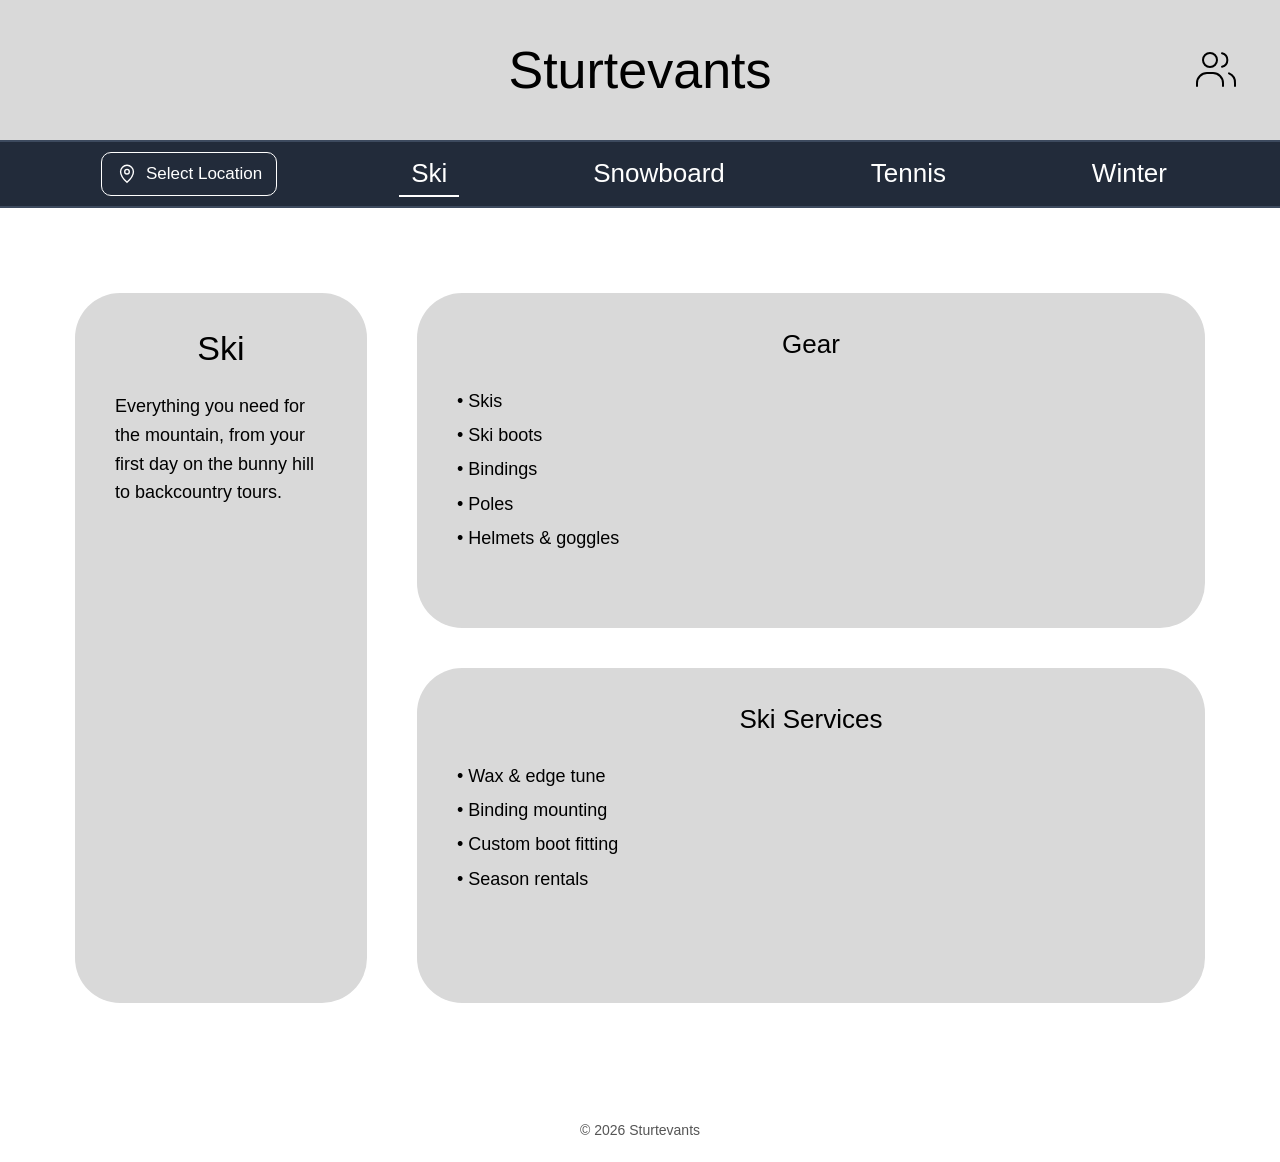
==== ski.html @ 911e0a9f "added intial code" ====
<!DOCTYPE html>
<html lang="en">
<head>
  <meta charset="UTF-8">
  <meta name="viewport" content="width=device-width, initial-scale=1.0">
  <title>Ski - Sturtevants</title>
  <link rel="stylesheet" href="style.css">
</head>
<body>

  <header>
    <h1><a href="index.html">Sturtevants</a></h1>
    <a href="#" class="account-icon" aria-label="Account">
      <svg viewBox="0 0 24 24" fill="none" stroke="currentColor" stroke-width="1" stroke-linecap="round" stroke-linejoin="round">
        <circle cx="9" cy="7" r="3.5"/>
        <path d="M2.5 20v-1.5a5 5 0 0 1 5-5h3a5 5 0 0 1 5 5V20"/>
        <path d="M15 3.6a3.5 3.5 0 0 1 0 6.8"/>
        <path d="M18.5 13.7a5 5 0 0 1 3 4.8V20"/>
      </svg>
    </a>
  </header>

  <nav>
    <button class="location-btn">
      <svg viewBox="0 0 24 24" fill="none" stroke="currentColor" stroke-width="1.5">
        <path d="M12 21s-7-6.2-7-11.5a7 7 0 0 1 14 0C19 14.8 12 21 12 21z"/>
        <circle cx="12" cy="9.5" r="2.5"/>
      </svg>
      Select Location
    </button>
    <a href="ski.html" class="active">Ski</a>
    <a href="snowboard.html">Snowboard</a>
    <a href="tennis.html">Tennis</a>
    <a href="winter.html">Winter</a>
  </nav>

  <main>
    <section class="box box-tall">
      <h2>Ski</h2>
      <p>Everything you need for the mountain, from your first day on the bunny hill to backcountry tours.</p>
    </section>

    <section class="box">
      <h2>Gear</h2>
      <ul>
        <li>Skis</li>
        <li>Ski boots</li>
        <li>Bindings</li>
        <li>Poles</li>
        <li>Helmets &amp; goggles</li>
      </ul>
    </section>

    <section class="box">
      <h2>Ski Services</h2>
      <ul>
        <li>Wax &amp; edge tune</li>
        <li>Binding mounting</li>
        <li>Custom boot fitting</li>
        <li>Season rentals</li>
      </ul>
    </section>
  </main>

  <footer>&copy; 2026 Sturtevants</footer>

</body>
</html>
---- style.css ----
* {
  box-sizing: border-box;
  margin: 0;
  padding: 0;
}

body {
  font-family: "Inter", Arial, Helvetica, sans-serif;
  background-color: #ffffff;
  color: #000000;
}


header {
  background-color: #d9d9d9;
  height: 140px;
  display: flex;
  align-items: center;
  justify-content: center;
  position: relative;
}

header h1 {
  font-size: 52px;
  font-weight: 400;
}

header h1 a {
  color: inherit;
  text-decoration: none;
}

.account-icon {
  position: absolute;
  right: 40px;
  top: 50%;
  transform: translateY(-50%);
  width: 48px;
  height: 48px;
  color: #000000;
}

/* ----- Navigation bar (dark navy) ----- */
nav {
  background-color: #222b3a;
  border-top: 2px solid #3d4a5e;
  border-bottom: 2px solid #3d4a5e;
  height: 68px;
  display: flex;
  align-items: center;
  justify-content: space-around;
  padding: 0 40px;
}

nav a {
  color: #ffffff;
  text-decoration: none;
  font-size: 26px;
  padding: 6px 12px;
  border-bottom: 2px solid transparent;
}

nav a:hover,
nav a.active {
  border-bottom: 2px solid #ffffff;
}

.location-btn {
  display: flex;
  align-items: center;
  gap: 8px;
  background: transparent;
  color: #ffffff;
  border: 1px solid #ffffff;
  border-radius: 10px;
  padding: 10px 14px;
  font-size: 17px;
  font-family: inherit;
  cursor: pointer;
}

.location-btn:hover {
  background-color: #2f3a4d;
}

.location-btn svg {
  width: 22px;
  height: 22px;
}

/* ----- Main content grid ----- */
main {
  display: grid;
  grid-template-columns: 1fr 2.7fr;
  grid-template-rows: 1fr 1fr;
  gap: 40px 50px;
  max-width: 1420px;
  margin: 0 auto;
  padding: 85px 75px 95px;
}

.box {
  background-color: #d9d9d9;
  border-radius: 45px;
  padding: 36px 40px;
  min-height: 335px;
}

.box h2 {
  text-align: center;
  font-weight: 400;
  font-size: 26px;
  margin-bottom: 24px;
}

.box p {
  font-size: 18px;
  line-height: 1.6;
  margin-bottom: 14px;
}

.box ul {
  list-style: none;
  font-size: 18px;
  line-height: 1.9;
}

.box ul li::before {
  content: "• ";
}

/* Tall left box (About Us) spans both rows */
.box-tall {
  grid-row: 1 / 3;
}

.box-tall h2 {
  font-size: 34px;
}

/* ----- Footer ----- */
footer {
  text-align: center;
  padding: 24px;
  color: #555555;
  font-size: 14px;
}

/* ----- Smaller screens ----- */
@media (max-width: 800px) {
  header {
    height: 100px;
  }

  header h1 {
    font-size: 36px;
  }

  .account-icon {
    right: 16px;
    width: 36px;
    height: 36px;
  }

  nav {
    height: auto;
    flex-wrap: wrap;
    gap: 8px;
    padding: 12px 16px;
  }

  nav a {
    font-size: 18px;
  }

  main {
    grid-template-columns: 1fr;
    grid-template-rows: auto;
    padding: 32px 16px;
    gap: 24px;
  }

  .box-tall {
    grid-row: auto;
  }

  .box {
    min-height: 200px;
    border-radius: 30px;
    padding: 28px 24px;
  }
}
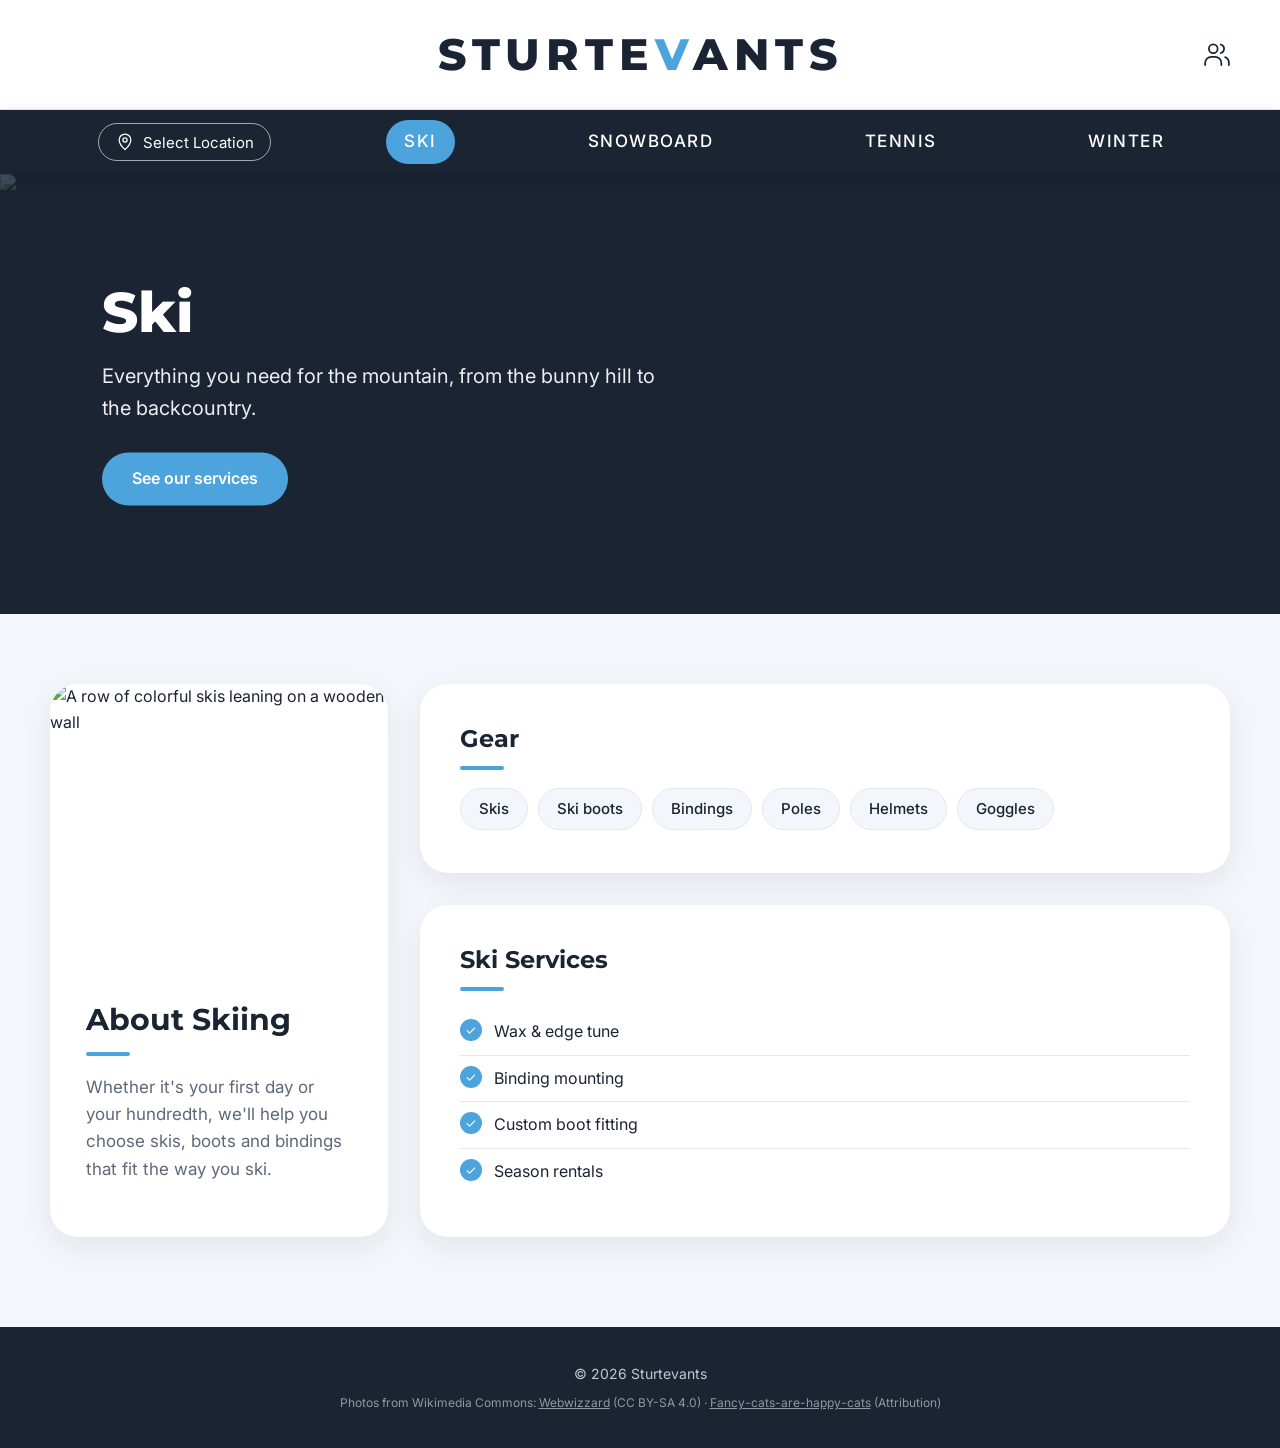
==== commit 0382a6e5: "made it look better" ====
--- a/ski.html
+++ b/ski.html
@@ -9,9 +9,9 @@
 <body>
 
   <header>
-    <h1><a href="index.html">Sturtevants</a></h1>
+    <h1><a href="index.html">Sturte<span>v</span>ants</a></h1>
     <a href="#" class="account-icon" aria-label="Account">
-      <svg viewBox="0 0 24 24" fill="none" stroke="currentColor" stroke-width="1" stroke-linecap="round" stroke-linejoin="round">
+      <svg viewBox="0 0 24 24" fill="none" stroke="currentColor" stroke-width="1.4" stroke-linecap="round" stroke-linejoin="round">
         <circle cx="9" cy="7" r="3.5"/>
         <path d="M2.5 20v-1.5a5 5 0 0 1 5-5h3a5 5 0 0 1 5 5V20"/>
         <path d="M15 3.6a3.5 3.5 0 0 1 0 6.8"/>
@@ -34,26 +34,39 @@
     <a href="winter.html">Winter</a>
   </nav>
 
+  <section class="hero">
+    <img src="https://upload.wikimedia.org/wikipedia/commons/thumb/2/26/Powder_skiing_in_Chamonix_Mont_Blanc.JPG/1280px-Powder_skiing_in_Chamonix_Mont_Blanc.JPG" alt="A skier carving through fresh powder">
+    <div class="hero-text">
+      <h2>Ski</h2>
+      <p>Everything you need for the mountain, from the bunny hill to the backcountry.</p>
+      <a href="#services" class="btn">See our services</a>
+    </div>
+  </section>
+
   <main>
     <section class="box box-tall">
-      <h2>Ski</h2>
-      <p>Everything you need for the mountain, from your first day on the bunny hill to backcountry tours.</p>
+      <img src="https://upload.wikimedia.org/wikipedia/commons/thumb/8/8e/SkiCollection.jpg/1280px-SkiCollection.jpg" alt="A row of colorful skis leaning on a wooden wall">
+      <div class="box-body">
+        <h2>About Skiing</h2>
+        <p>Whether it's your first day or your hundredth, we'll help you choose skis, boots and bindings that fit the way you ski.</p>
+      </div>
     </section>
 
     <section class="box">
       <h2>Gear</h2>
-      <ul>
+      <ul class="chips">
         <li>Skis</li>
         <li>Ski boots</li>
         <li>Bindings</li>
         <li>Poles</li>
-        <li>Helmets &amp; goggles</li>
+        <li>Helmets</li>
+        <li>Goggles</li>
       </ul>
     </section>
 
-    <section class="box">
+    <section class="box" id="services">
       <h2>Ski Services</h2>
-      <ul>
+      <ul class="checks">
         <li>Wax &amp; edge tune</li>
         <li>Binding mounting</li>
         <li>Custom boot fitting</li>
@@ -62,7 +75,10 @@
     </section>
   </main>
 
-  <footer>&copy; 2026 Sturtevants</footer>
+  <footer>
+    <p>&copy; 2026 Sturtevants</p>
+    <p class="credits">Photos from Wikimedia Commons: <a href="https://commons.wikimedia.org/wiki/File:Powder_skiing_in_Chamonix_Mont_Blanc.JPG">Webwizzard</a> (CC BY-SA 4.0) &middot; <a href="https://commons.wikimedia.org/wiki/File:SkiCollection.jpg">Fancy-cats-are-happy-cats</a> (Attribution)</p>
+  </footer>
 
 </body>
 </html>
--- a/style.css
+++ b/style.css
@@ -1,4 +1,19 @@
-
+/* ===== Sturtevants - shared stylesheet ===== */
+
+@import url("https://fonts.googleapis.com/css2?family=Inter:wght@400;500;600&family=Montserrat:wght@600;700;800&display=swap");
+
+/* Colors used across the site (change them here to restyle everything) */
+:root {
+  --navy: #1b2433;
+  --navy-light: #2a3649;
+  --ice: #4da3dc;
+  --ice-dark: #2f86c0;
+  --snow: #f3f6fa;
+  --card: #ffffff;
+  --text: #1b2433;
+  --muted: #5d6878;
+  --border: #e3e8ef;
+}
 
 * {
   box-sizing: border-box;
@@ -8,28 +23,42 @@
 
 body {
   font-family: "Inter", Arial, Helvetica, sans-serif;
-  background-color: #ffffff;
-  color: #000000;
-}
-
-
+  background-color: var(--snow);
+  color: var(--text);
+  line-height: 1.6;
+}
+
+img {
+  display: block;
+  max-width: 100%;
+}
+
+/* ----- Header (store name + account icon) ----- */
 header {
-  background-color: #d9d9d9;
-  height: 140px;
+  background-color: var(--card);
+  height: 110px;
   display: flex;
   align-items: center;
   justify-content: center;
   position: relative;
+  border-bottom: 1px solid var(--border);
 }
 
 header h1 {
-  font-size: 52px;
-  font-weight: 400;
+  font-family: "Montserrat", Arial, sans-serif;
+  font-size: 44px;
+  font-weight: 800;
+  letter-spacing: 6px;
+  text-transform: uppercase;
 }
 
 header h1 a {
-  color: inherit;
+  color: var(--navy);
   text-decoration: none;
+}
+
+header h1 a span {
+  color: var(--ice);
 }
 
 .account-icon {
@@ -37,34 +66,50 @@
   right: 40px;
   top: 50%;
   transform: translateY(-50%);
-  width: 48px;
-  height: 48px;
-  color: #000000;
-}
-
-/* ----- Navigation bar (dark navy) ----- */
+  width: 46px;
+  height: 46px;
+  padding: 8px;
+  border-radius: 50%;
+  color: var(--navy);
+  transition: background-color 0.2s;
+}
+
+.account-icon:hover {
+  background-color: var(--snow);
+}
+
+/* ----- Navigation bar (sticks to the top when you scroll) ----- */
 nav {
-  background-color: #222b3a;
-  border-top: 2px solid #3d4a5e;
-  border-bottom: 2px solid #3d4a5e;
-  height: 68px;
+  position: sticky;
+  top: 0;
+  z-index: 10;
+  background-color: var(--navy);
+  height: 64px;
   display: flex;
   align-items: center;
   justify-content: space-around;
   padding: 0 40px;
+  box-shadow: 0 4px 14px rgba(0, 0, 0, 0.15);
 }
 
 nav a {
   color: #ffffff;
   text-decoration: none;
-  font-size: 26px;
-  padding: 6px 12px;
-  border-bottom: 2px solid transparent;
-}
-
-nav a:hover,
+  font-size: 17px;
+  font-weight: 500;
+  letter-spacing: 1.5px;
+  text-transform: uppercase;
+  padding: 8px 18px;
+  border-radius: 999px;
+  transition: background-color 0.2s, color 0.2s;
+}
+
+nav a:hover {
+  background-color: var(--navy-light);
+}
+
 nav a.active {
-  border-bottom: 2px solid #ffffff;
+  background-color: var(--ice);
 }
 
 .location-btn {
@@ -73,122 +118,310 @@
   gap: 8px;
   background: transparent;
   color: #ffffff;
-  border: 1px solid #ffffff;
-  border-radius: 10px;
-  padding: 10px 14px;
-  font-size: 17px;
+  border: 1px solid rgba(255, 255, 255, 0.6);
+  border-radius: 999px;
+  padding: 8px 16px;
+  font-size: 15px;
   font-family: inherit;
   cursor: pointer;
+  transition: background-color 0.2s, border-color 0.2s;
 }
 
 .location-btn:hover {
-  background-color: #2f3a4d;
+  background-color: var(--navy-light);
+  border-color: #ffffff;
 }
 
 .location-btn svg {
+  width: 20px;
+  height: 20px;
+}
+
+/* ----- Hero (big photo with title on top) ----- */
+.hero {
+  position: relative;
+  height: 440px;
+  overflow: hidden;
+  background-color: var(--navy);
+}
+
+.hero img {
+  width: 100%;
+  height: 100%;
+  object-fit: cover;
+}
+
+/* dark fade over the photo so the white text is easy to read */
+.hero::after {
+  content: "";
+  position: absolute;
+  inset: 0;
+  background: linear-gradient(to right, rgba(27, 36, 51, 0.8), rgba(27, 36, 51, 0.1));
+}
+
+.hero-text {
+  position: absolute;
+  z-index: 1;
+  top: 50%;
+  left: 8%;
+  transform: translateY(-50%);
+  max-width: 560px;
+  color: #ffffff;
+}
+
+.hero-text h2 {
+  font-family: "Montserrat", Arial, sans-serif;
+  font-size: 56px;
+  font-weight: 800;
+  line-height: 1.1;
+  margin-bottom: 16px;
+}
+
+.hero-text p {
+  font-size: 20px;
+  margin-bottom: 28px;
+  opacity: 0.92;
+}
+
+.btn {
+  display: inline-block;
+  background-color: var(--ice);
+  color: #ffffff;
+  text-decoration: none;
+  font-weight: 600;
+  padding: 14px 30px;
+  border-radius: 999px;
+  transition: background-color 0.2s, transform 0.2s;
+}
+
+.btn:hover {
+  background-color: var(--ice-dark);
+  transform: translateY(-2px);
+}
+
+/* ----- Main content grid (same layout as the wireframe) ----- */
+main {
+  display: grid;
+  grid-template-columns: 1fr 2.4fr;
+  grid-template-rows: auto auto;
+  gap: 32px;
+  max-width: 1300px;
+  margin: 0 auto;
+  padding: 70px 50px 90px;
+}
+
+.box {
+  background-color: var(--card);
+  border-radius: 28px;
+  padding: 36px 40px;
+  box-shadow: 0 10px 30px rgba(27, 36, 51, 0.08);
+  transition: transform 0.25s, box-shadow 0.25s;
+}
+
+.box:hover {
+  transform: translateY(-4px);
+  box-shadow: 0 16px 40px rgba(27, 36, 51, 0.13);
+}
+
+.box h2 {
+  font-family: "Montserrat", Arial, sans-serif;
+  font-size: 24px;
+  font-weight: 700;
+  margin-bottom: 18px;
+  position: relative;
+  padding-bottom: 12px;
+}
+
+/* small blue line under each box title */
+.box h2::after {
+  content: "";
+  position: absolute;
+  left: 0;
+  bottom: 0;
+  width: 44px;
+  height: 4px;
+  border-radius: 2px;
+  background-color: var(--ice);
+}
+
+.box p {
+  color: var(--muted);
+  font-size: 17px;
+  margin-bottom: 14px;
+}
+
+/* Tall left box (About) spans both rows and has a photo on top */
+.box-tall {
+  grid-row: 1 / 3;
+  padding: 0;
+  overflow: hidden;
+}
+
+.box-tall img {
+  width: 100%;
+  height: 280px;
+  object-fit: cover;
+}
+
+.box-tall .box-body {
+  padding: 32px 36px 40px;
+}
+
+.box-tall h2 {
+  font-size: 30px;
+}
+
+/* Lists shown as rounded "chips" */
+.chips {
+  list-style: none;
+  display: flex;
+  flex-wrap: wrap;
+  gap: 10px;
+}
+
+.chips li {
+  background-color: var(--snow);
+  border: 1px solid var(--border);
+  border-radius: 999px;
+  padding: 8px 18px;
+  font-size: 15px;
+  font-weight: 500;
+}
+
+/* Lists with check marks */
+.checks {
+  list-style: none;
+}
+
+.checks li {
+  padding: 10px 0 10px 34px;
+  border-bottom: 1px solid var(--border);
+  position: relative;
+}
+
+.checks li:last-child {
+  border-bottom: none;
+}
+
+.checks li::before {
+  content: "✓";
+  position: absolute;
+  left: 0;
+  top: 10px;
   width: 22px;
   height: 22px;
-}
-
-/* ----- Main content grid ----- */
-main {
-  display: grid;
-  grid-template-columns: 1fr 2.7fr;
-  grid-template-rows: 1fr 1fr;
-  gap: 40px 50px;
-  max-width: 1420px;
-  margin: 0 auto;
-  padding: 85px 75px 95px;
-}
-
-.box {
-  background-color: #d9d9d9;
-  border-radius: 45px;
-  padding: 36px 40px;
-  min-height: 335px;
-}
-
-.box h2 {
+  border-radius: 50%;
+  background-color: var(--ice);
+  color: #ffffff;
+  font-size: 13px;
   text-align: center;
-  font-weight: 400;
-  font-size: 26px;
-  margin-bottom: 24px;
-}
-
-.box p {
-  font-size: 18px;
-  line-height: 1.6;
+  line-height: 22px;
+}
+
+/* Opening hours table */
+.hours {
+  width: 100%;
+  border-collapse: collapse;
   margin-bottom: 14px;
 }
 
-.box ul {
-  list-style: none;
-  font-size: 18px;
-  line-height: 1.9;
-}
-
-.box ul li::before {
-  content: "• ";
-}
-
-/* Tall left box (About Us) spans both rows */
-.box-tall {
-  grid-row: 1 / 3;
-}
-
-.box-tall h2 {
-  font-size: 34px;
+.hours td {
+  padding: 8px 0;
+  border-bottom: 1px solid var(--border);
+}
+
+.hours td:last-child {
+  text-align: right;
+  font-weight: 600;
 }
 
 /* ----- Footer ----- */
 footer {
+  background-color: var(--navy);
+  color: rgba(255, 255, 255, 0.75);
   text-align: center;
-  padding: 24px;
-  color: #555555;
+  padding: 36px 20px;
   font-size: 14px;
 }
 
-/* ----- Smaller screens ----- */
+footer .credits {
+  margin-top: 8px;
+  font-size: 12px;
+  opacity: 0.7;
+}
+
+footer a {
+  color: inherit;
+}
+
+/* ----- Smaller screens (tablets and phones) ----- */
 @media (max-width: 800px) {
   header {
-    height: 100px;
+    height: 84px;
   }
 
   header h1 {
-    font-size: 36px;
+    font-size: 26px;
+    letter-spacing: 3px;
   }
 
   .account-icon {
-    right: 16px;
-    width: 36px;
-    height: 36px;
+    right: 12px;
+    width: 40px;
+    height: 40px;
   }
 
   nav {
+    position: static;
     height: auto;
     flex-wrap: wrap;
-    gap: 8px;
+    justify-content: center;
+    gap: 6px;
     padding: 12px 16px;
   }
 
   nav a {
-    font-size: 18px;
+    font-size: 14px;
+    padding: 6px 12px;
+  }
+
+  .hero {
+    height: 320px;
+  }
+
+  .hero-text {
+    left: 16px;
+    right: 16px;
+  }
+
+  .hero-text h2 {
+    font-size: 36px;
+  }
+
+  .hero-text p {
+    font-size: 17px;
   }
 
   main {
     grid-template-columns: 1fr;
-    grid-template-rows: auto;
-    padding: 32px 16px;
-    gap: 24px;
+    padding: 32px 16px 48px;
+    gap: 20px;
+  }
+
+  .box {
+    padding: 28px 24px;
   }
 
   .box-tall {
     grid-row: auto;
-  }
-
-  .box {
-    min-height: 200px;
-    border-radius: 30px;
-    padding: 28px 24px;
-  }
-}
+    padding: 0;
+  }
+
+  .box-tall img {
+    height: 220px;
+  }
+
+  .box-tall .box-body {
+    padding: 24px;
+  }
+}
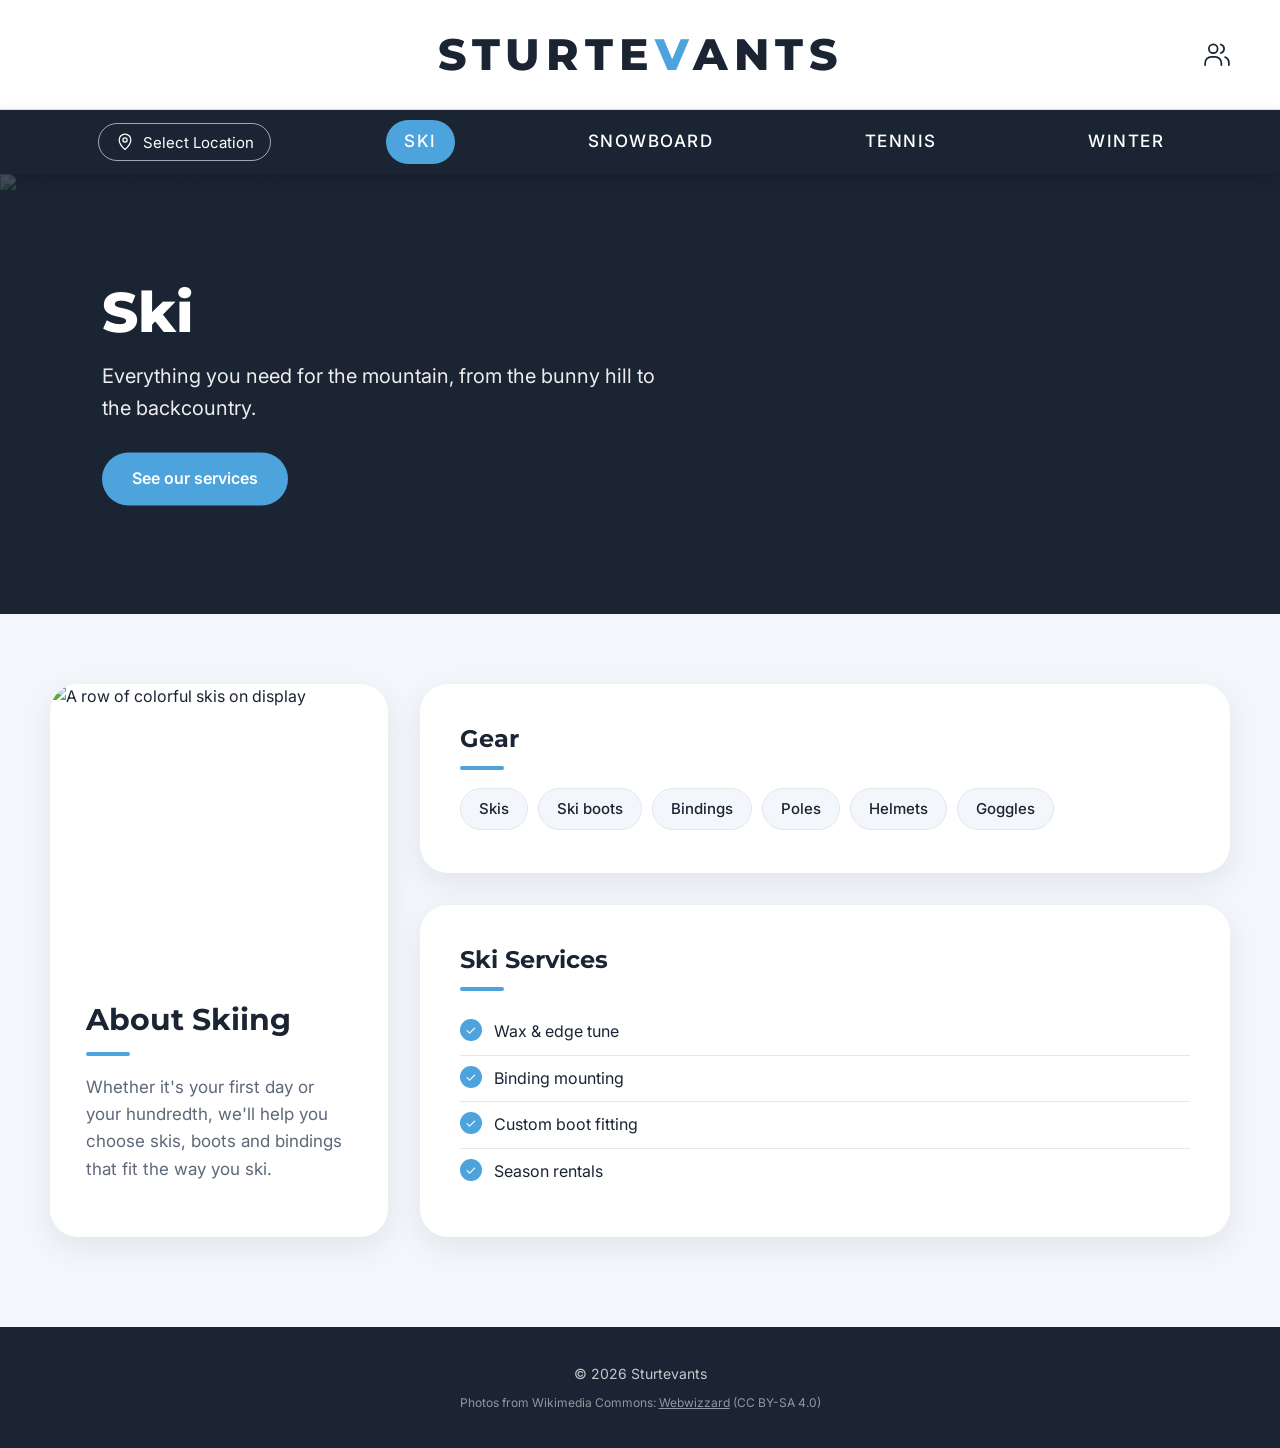
==== commit 42162709: "gfhj" ====
--- a/ski.html
+++ b/ski.html
@@ -45,7 +45,7 @@
 
   <main>
     <section class="box box-tall">
-      <img src="https://upload.wikimedia.org/wikipedia/commons/thumb/8/8e/SkiCollection.jpg/1280px-SkiCollection.jpg" alt="A row of colorful skis leaning on a wooden wall">
+      <img src="images/ski lineup.jpeg.jpg" alt="A row of colorful skis on display">
       <div class="box-body">
         <h2>About Skiing</h2>
         <p>Whether it's your first day or your hundredth, we'll help you choose skis, boots and bindings that fit the way you ski.</p>
@@ -77,7 +77,7 @@
 
   <footer>
     <p>&copy; 2026 Sturtevants</p>
-    <p class="credits">Photos from Wikimedia Commons: <a href="https://commons.wikimedia.org/wiki/File:Powder_skiing_in_Chamonix_Mont_Blanc.JPG">Webwizzard</a> (CC BY-SA 4.0) &middot; <a href="https://commons.wikimedia.org/wiki/File:SkiCollection.jpg">Fancy-cats-are-happy-cats</a> (Attribution)</p>
+    <p class="credits">Photos from Wikimedia Commons: <a href="https://commons.wikimedia.org/wiki/File:Powder_skiing_in_Chamonix_Mont_Blanc.JPG">Webwizzard</a> (CC BY-SA 4.0)</p>
   </footer>
 
 </body>
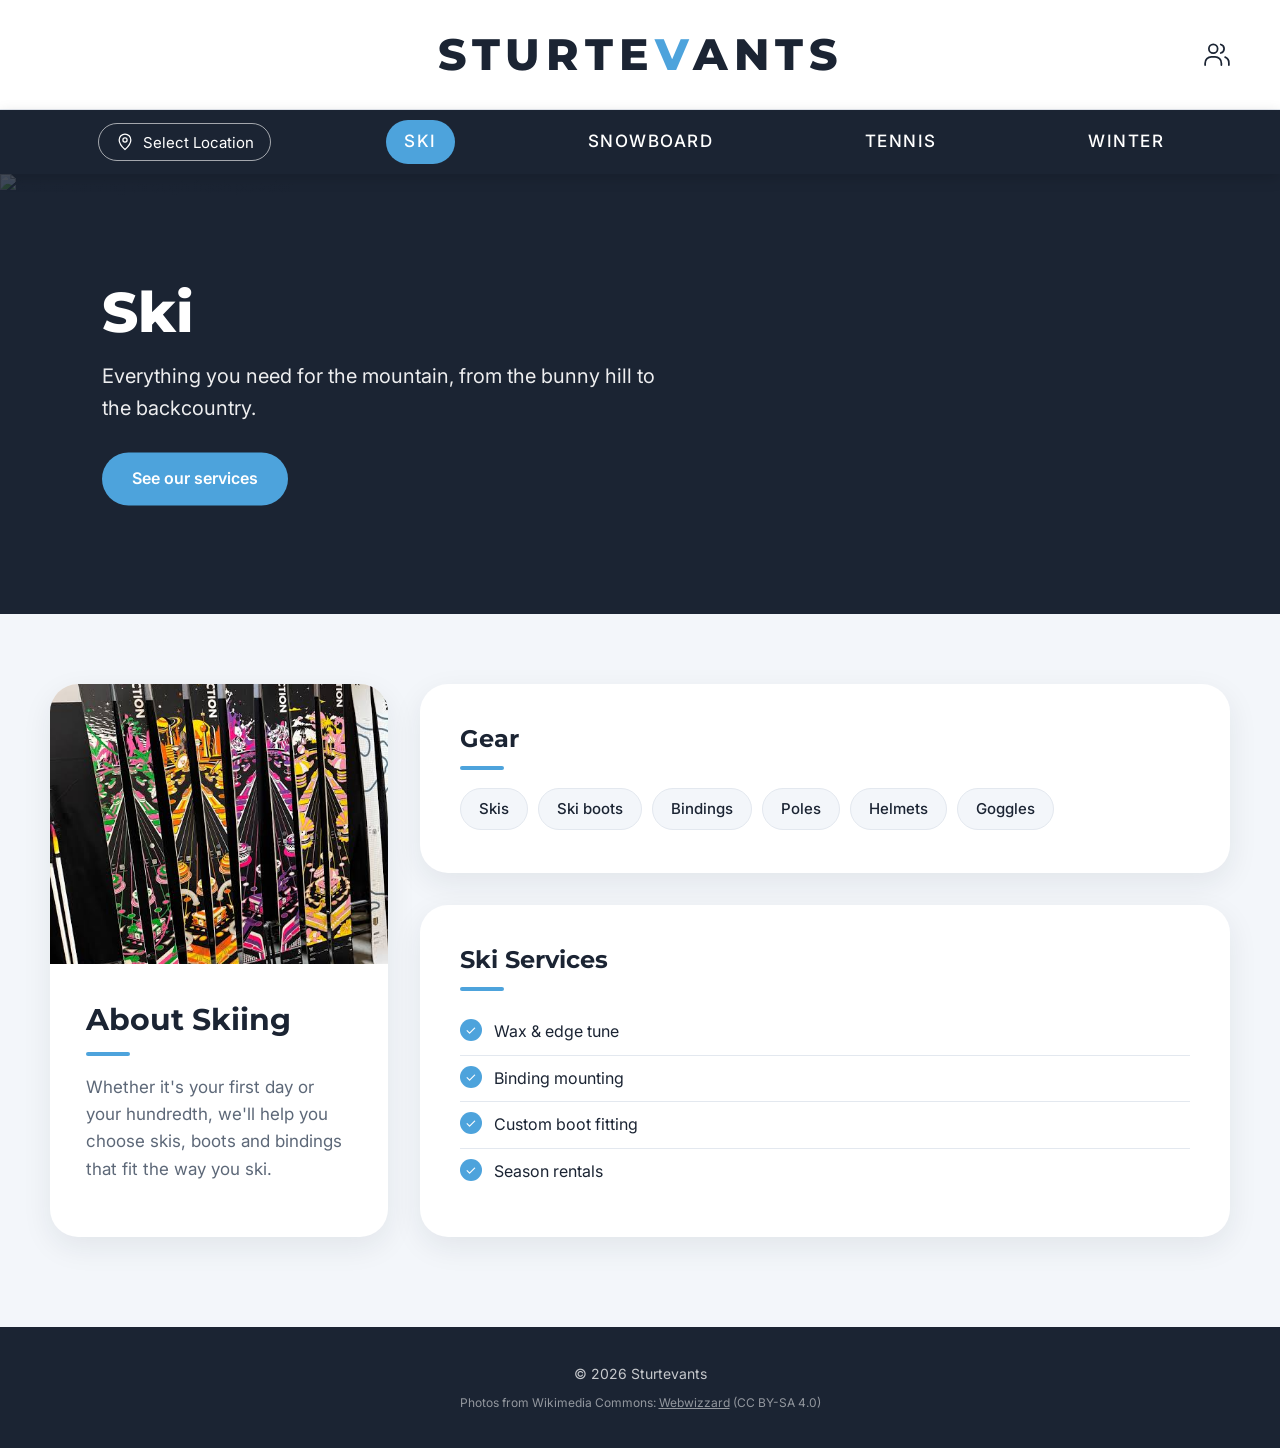
==== commit 68adeb0a: "made ski work" ====
--- a/ski.html
+++ b/ski.html
@@ -45,7 +45,7 @@
 
   <main>
     <section class="box box-tall">
-      <img src="images/ski lineup.jpeg.jpg" alt="A row of colorful skis on display">
+      <img src="images/ski lineup.jpeg" alt="A row of colorful skis on display">
       <div class="box-body">
         <h2>About Skiing</h2>
         <p>Whether it's your first day or your hundredth, we'll help you choose skis, boots and bindings that fit the way you ski.</p>
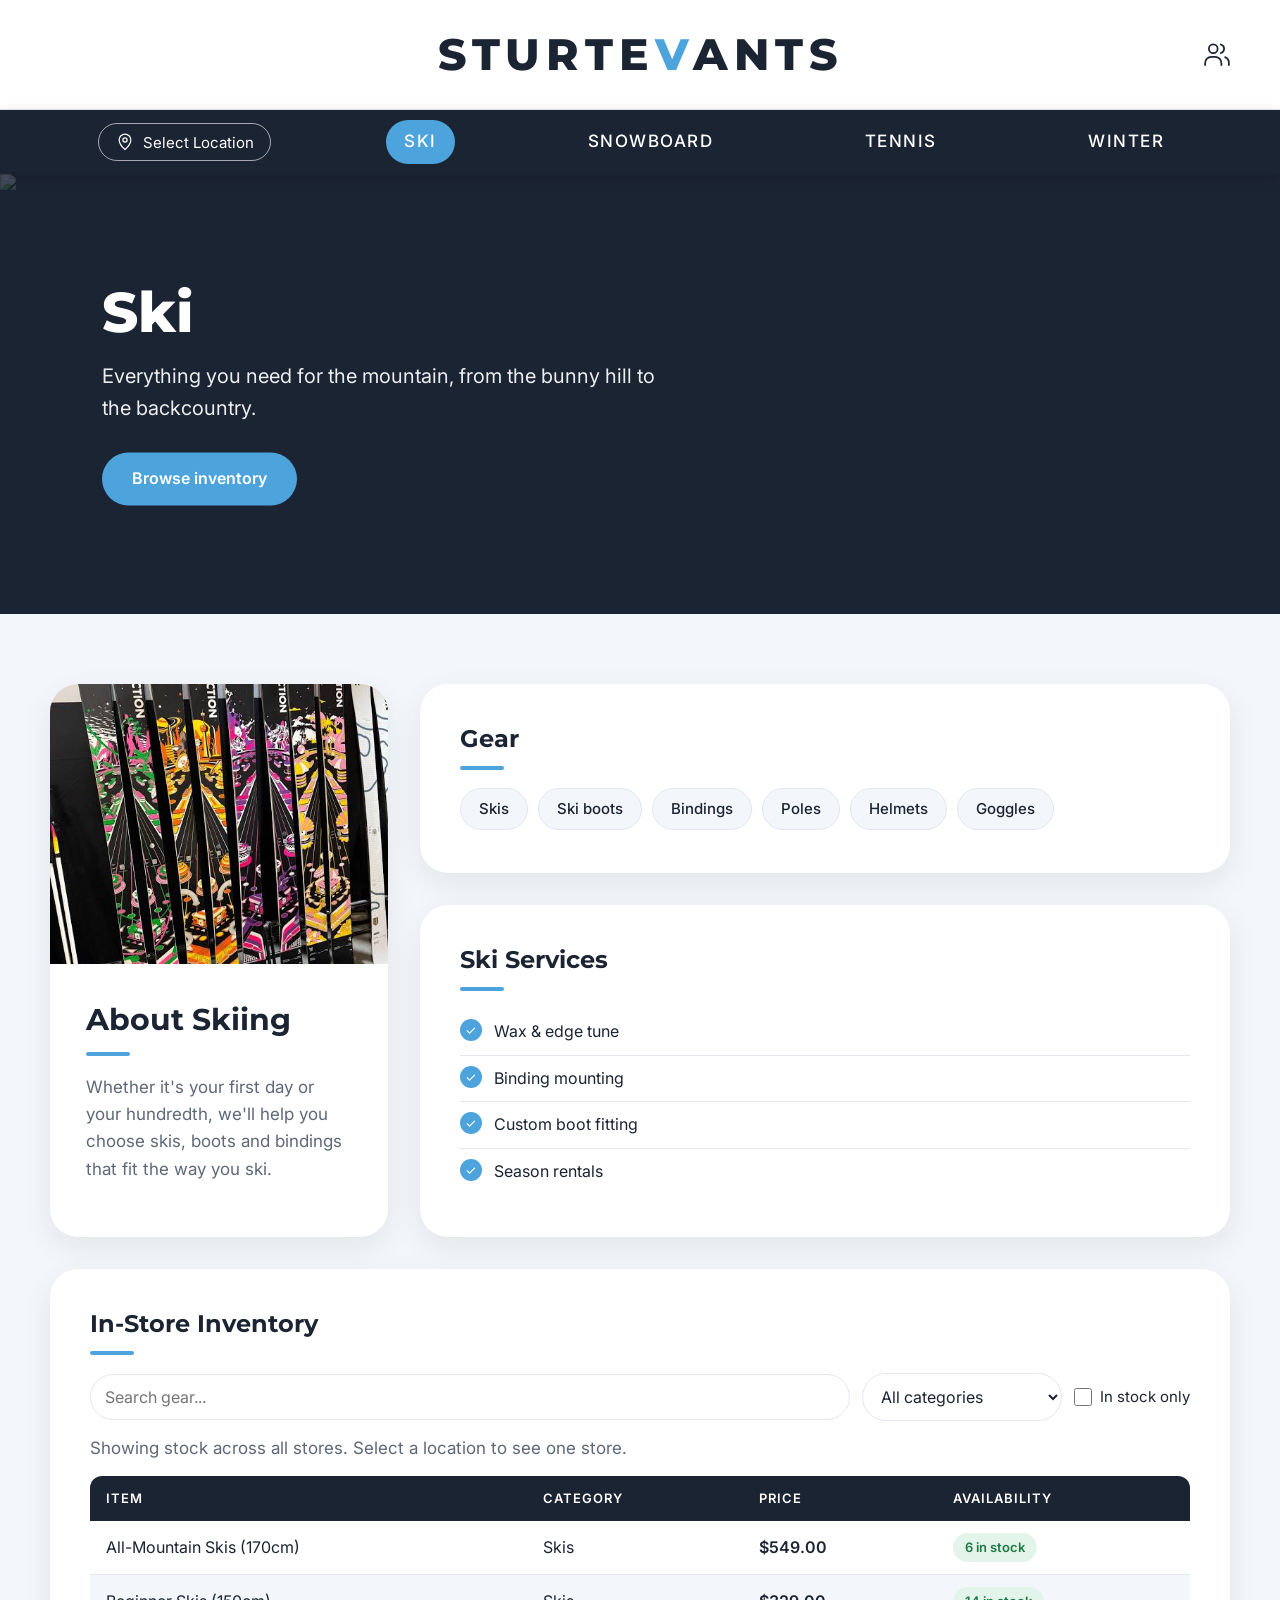
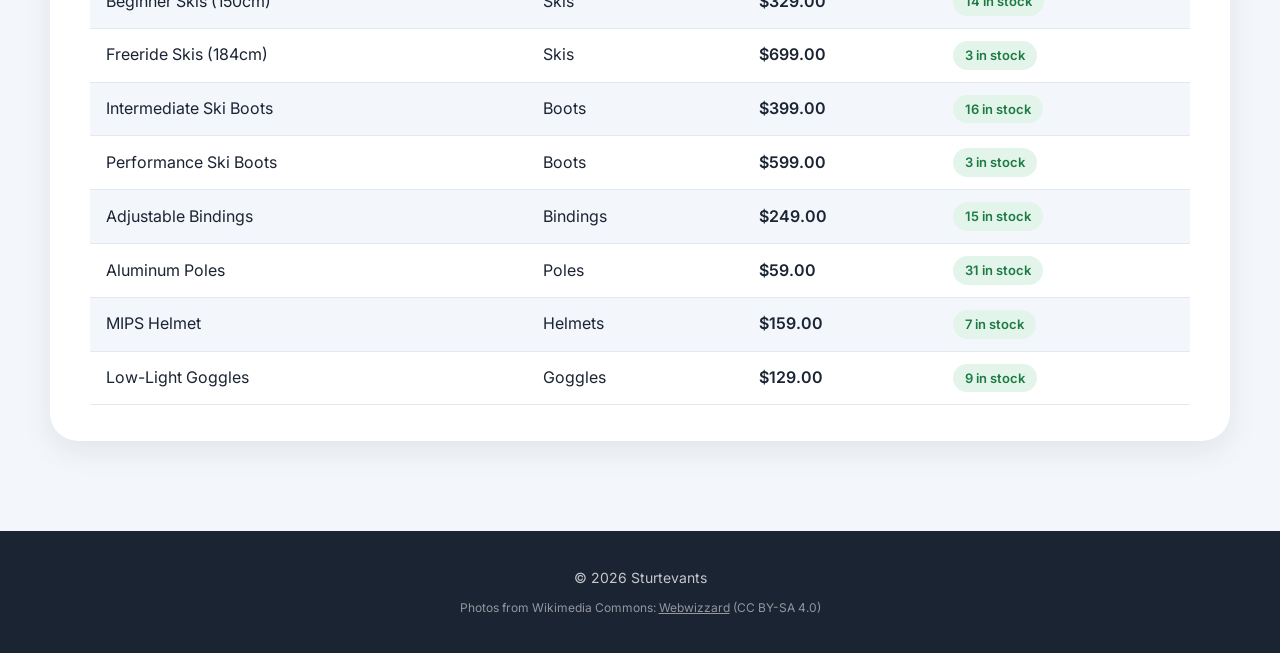
==== commit 7c5e2776: "edited" ====
--- a/ski.html
+++ b/ski.html
@@ -21,12 +21,12 @@
   </header>
 
   <nav>
-    <button class="location-btn">
+    <button class="location-btn" type="button">
       <svg viewBox="0 0 24 24" fill="none" stroke="currentColor" stroke-width="1.5">
         <path d="M12 21s-7-6.2-7-11.5a7 7 0 0 1 14 0C19 14.8 12 21 12 21z"/>
         <circle cx="12" cy="9.5" r="2.5"/>
       </svg>
-      Select Location
+      <span id="location-label">Select Location</span>
     </button>
     <a href="ski.html" class="active">Ski</a>
     <a href="snowboard.html">Snowboard</a>
@@ -39,7 +39,7 @@
     <div class="hero-text">
       <h2>Ski</h2>
       <p>Everything you need for the mountain, from the bunny hill to the backcountry.</p>
-      <a href="#services" class="btn">See our services</a>
+      <a href="#inventory" class="btn">Browse inventory</a>
     </div>
   </section>
 
@@ -73,6 +73,26 @@
         <li>Season rentals</li>
       </ul>
     </section>
+
+    <section class="box inventory" id="inventory" data-sport="ski">
+      <h2>In-Store Inventory</h2>
+      <form class="inventory-form" id="inventory-form">
+        <input type="text" id="inv-search" placeholder="Search gear..." aria-label="Search gear">
+        <select id="inv-category" aria-label="Category">
+          <option value="all">All categories</option>
+        </select>
+        <label><input type="checkbox" id="inv-instock"> In stock only</label>
+      </form>
+      <p id="inv-store-note"></p>
+      <div class="table-wrap">
+        <table class="inventory-table">
+          <thead>
+            <tr><th>Item</th><th>Category</th><th>Price</th><th>Availability</th></tr>
+          </thead>
+          <tbody id="inv-body"></tbody>
+        </table>
+      </div>
+    </section>
   </main>
 
   <footer>
@@ -80,5 +100,6 @@
     <p class="credits">Photos from Wikimedia Commons: <a href="https://commons.wikimedia.org/wiki/File:Powder_skiing_in_Chamonix_Mont_Blanc.JPG">Webwizzard</a> (CC BY-SA 4.0)</p>
   </footer>
 
+  <script src="script.js"></script>
 </body>
-</html>
+</html>
--- a/style.css
+++ b/style.css
@@ -8,6 +8,7 @@
   --navy-light: #2a3649;
   --ice: #4da3dc;
   --ice-dark: #2f86c0;
+  --ice-pale: #e8f2fa;
   --snow: #f3f6fa;
   --card: #ffffff;
   --text: #1b2433;
@@ -199,7 +200,7 @@
   transform: translateY(-2px);
 }
 
-/* ----- Main content grid (same layout as the wireframe) ----- */
+/* ----- Main content grid ----- */
 main {
   display: grid;
   grid-template-columns: 1fr 2.4fr;
@@ -335,6 +336,268 @@
   font-weight: 600;
 }
 
+/* ----- Location popup ----- */
+.modal {
+  position: fixed;
+  inset: 0;
+  z-index: 100;
+  background-color: rgba(27, 36, 51, 0.6);
+  display: flex;
+  align-items: center;
+  justify-content: center;
+  padding: 16px;
+}
+
+.modal[hidden] {
+  display: none;
+}
+
+.modal-box {
+  position: relative;
+  background-color: var(--card);
+  border-radius: 24px;
+  padding: 36px 32px;
+  width: 100%;
+  max-width: 440px;
+  max-height: 90vh;
+  overflow-y: auto;
+  box-shadow: 0 20px 60px rgba(0, 0, 0, 0.3);
+}
+
+.modal-box h2 {
+  font-family: "Montserrat", Arial, sans-serif;
+  font-size: 26px;
+  margin-bottom: 20px;
+}
+
+.modal-close {
+  position: absolute;
+  top: 14px;
+  right: 18px;
+  background: none;
+  border: none;
+  font-size: 30px;
+  line-height: 1;
+  color: var(--muted);
+  cursor: pointer;
+}
+
+.modal-close:hover {
+  color: var(--navy);
+}
+
+#location-form label {
+  display: block;
+  font-weight: 600;
+  margin-bottom: 6px;
+}
+
+/* Text boxes and dropdowns (popup + inventory) */
+#location-form input,
+#location-form select,
+.inventory-form input[type="text"],
+.inventory-form select {
+  width: 100%;
+  padding: 12px 14px;
+  border: 1px solid var(--border);
+  border-radius: 12px;
+  font-family: inherit;
+  font-size: 16px;
+  background-color: var(--card);
+  color: var(--text);
+}
+
+#location-form input:focus,
+#location-form select:focus,
+.inventory-form input:focus,
+.inventory-form select:focus {
+  outline: 3px solid rgba(77, 163, 220, 0.3);
+  border-color: var(--ice);
+}
+
+.or {
+  text-align: center;
+  color: var(--muted);
+  font-size: 14px;
+  margin: 12px 0;
+}
+
+#location-form .btn {
+  width: 100%;
+  margin-top: 20px;
+  border: none;
+  cursor: pointer;
+  font-family: inherit;
+  font-size: 16px;
+}
+
+#location-result {
+  margin-top: 20px;
+}
+
+.store-card {
+  background-color: var(--snow);
+  border: 1px solid var(--border);
+  border-radius: 16px;
+  padding: 18px 20px;
+}
+
+.store-card h3 {
+  font-family: "Montserrat", Arial, sans-serif;
+  font-size: 18px;
+  margin-bottom: 8px;
+}
+
+.store-card p {
+  color: var(--muted);
+  margin-bottom: 4px;
+}
+
+.badge {
+  display: inline-block;
+  margin-left: 6px;
+  padding: 2px 10px;
+  border-radius: 999px;
+  font-size: 13px;
+  font-weight: 600;
+}
+
+.badge.open {
+  background-color: #e3f5ea;
+  color: #1e7a44;
+}
+
+.badge.closed {
+  background-color: #fde8e8;
+  color: #b42318;
+}
+
+.error {
+  color: #b42318;
+  font-weight: 500;
+}
+
+/* ----- Inventory section ----- */
+.inventory {
+  grid-column: 1 / -1; /* stretch across both grid columns */
+}
+
+/* don't lift the big table box on hover */
+.inventory:hover {
+  transform: none;
+  box-shadow: 0 10px 30px rgba(27, 36, 51, 0.08);
+}
+
+.inventory-form {
+  display: flex;
+  flex-wrap: wrap;
+  align-items: center;
+  gap: 12px;
+  margin-bottom: 14px;
+}
+
+.inventory-form input[type="text"] {
+  flex: 1 1 240px;
+  width: auto;
+  border-radius: 999px;
+}
+
+.inventory-form select {
+  flex: 0 1 200px;
+  width: auto;
+  border-radius: 999px;
+}
+
+.inventory-form label {
+  display: flex;
+  align-items: center;
+  gap: 8px;
+  font-size: 15px;
+  cursor: pointer;
+}
+
+.inventory-form input[type="checkbox"] {
+  width: 18px;
+  height: 18px;
+  accent-color: var(--ice);
+}
+
+.table-wrap {
+  overflow-x: auto;
+}
+
+.inventory-table {
+  width: 100%;
+  min-width: 520px;
+  border-collapse: collapse;
+}
+
+.inventory-table th {
+  background-color: var(--navy);
+  color: #ffffff;
+  text-align: left;
+  padding: 12px 16px;
+  font-size: 13px;
+  font-weight: 600;
+  letter-spacing: 1px;
+  text-transform: uppercase;
+}
+
+.inventory-table th:first-child {
+  border-radius: 12px 0 0 0;
+}
+
+.inventory-table th:last-child {
+  border-radius: 0 12px 0 0;
+}
+
+.inventory-table td {
+  padding: 12px 16px;
+  border-bottom: 1px solid var(--border);
+}
+
+.inventory-table tbody tr:nth-child(even) {
+  background-color: var(--snow);
+}
+
+.inventory-table tbody tr:hover {
+  background-color: var(--ice-pale);
+}
+
+.inventory-table .price {
+  font-weight: 600;
+}
+
+.inventory-table .empty {
+  text-align: center;
+  color: var(--muted);
+  padding: 28px;
+}
+
+.stock {
+  display: inline-block;
+  padding: 4px 12px;
+  border-radius: 999px;
+  font-size: 13px;
+  font-weight: 600;
+  white-space: nowrap;
+}
+
+.stock.in {
+  background-color: #e3f5ea;
+  color: #1e7a44;
+}
+
+.stock.low {
+  background-color: #fff4dc;
+  color: #8a5a00;
+}
+
+.stock.out {
+  background-color: #fde8e8;
+  color: #b42318;
+}
+
 /* ----- Footer ----- */
 footer {
   background-color: var(--navy);
@@ -424,4 +687,12 @@
   .box-tall .box-body {
     padding: 24px;
   }
-}
+
+  .inventory-form select {
+    flex: 1 1 100%;
+  }
+
+  .modal-box {
+    padding: 32px 22px;
+  }
+}
